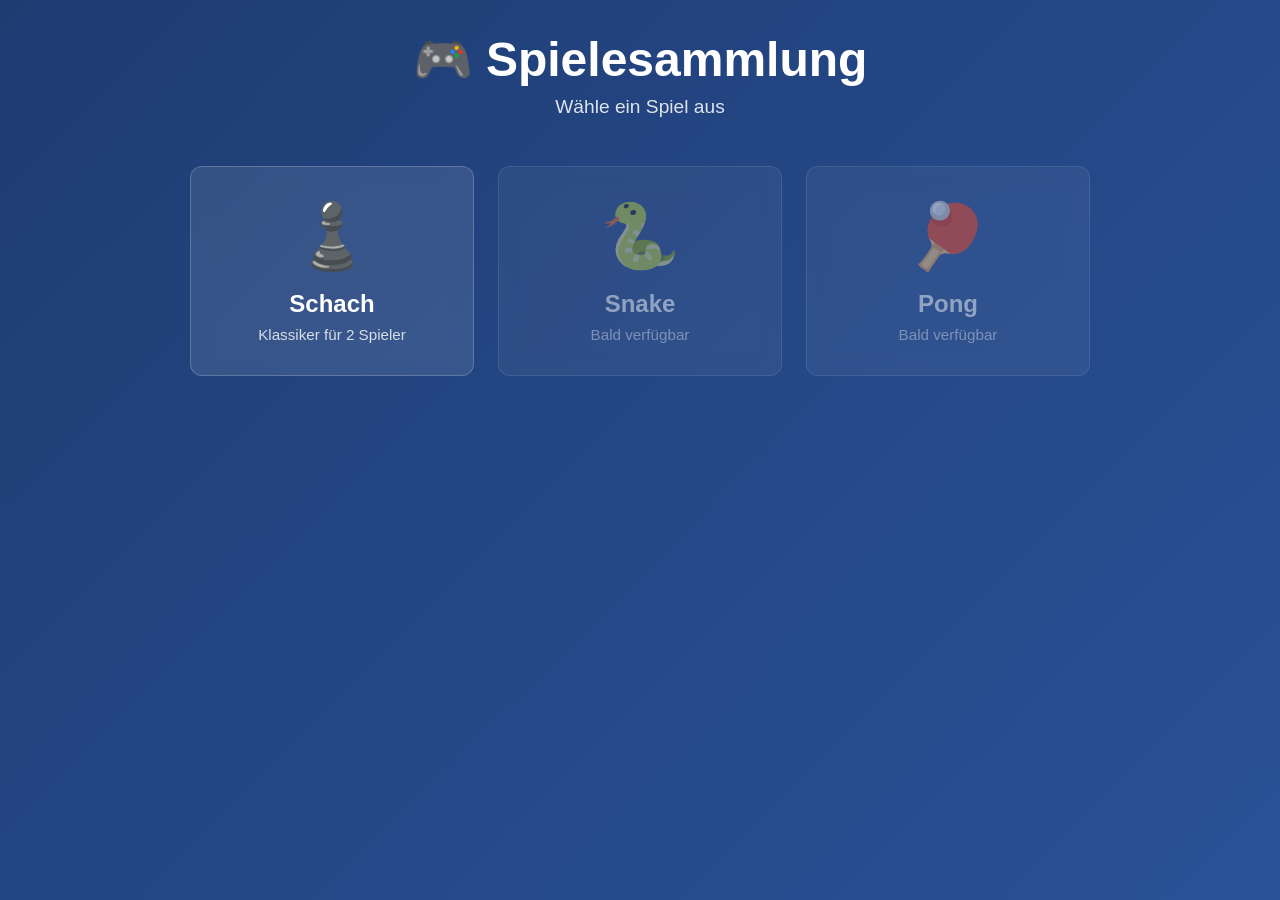
==== index.html @ 3fdf3979 "Erste Version: Schach mit lokalem und Online-Multiplayer (PeerJS)" ====
<!DOCTYPE html>
<html lang="de">
<head>
  <meta charset="UTF-8">
  <title>Spielesammlung</title>
  <link rel="stylesheet" href="style.css">
</head>
<body>
  <header>
    <h1>🎮 Spielesammlung</h1>
    <p>Wähle ein Spiel aus</p>
  </header>
  <main class="games">
    <a class="game-card" href="schach/index.html">
      <div class="game-icon">♟️</div>
      <h2>Schach</h2>
      <p>Klassiker für 2 Spieler</p>
    </a>
    <div class="game-card disabled">
      <div class="game-icon">🐍</div>
      <h2>Snake</h2>
      <p>Bald verfügbar</p>
    </div>
    <div class="game-card disabled">
      <div class="game-icon">🏓</div>
      <h2>Pong</h2>
      <p>Bald verfügbar</p>
    </div>
  </main>
</body>
</html>
---- style.css ----
* { box-sizing: border-box; margin: 0; padding: 0; }

body {
  font-family: -apple-system, BlinkMacSystemFont, "Segoe UI", sans-serif;
  background: linear-gradient(135deg, #1e3c72, #2a5298);
  color: #fff;
  min-height: 100vh;
  padding: 2rem;
}

header {
  text-align: center;
  margin-bottom: 3rem;
}

header h1 {
  font-size: 3rem;
  margin-bottom: 0.5rem;
}

header p {
  font-size: 1.2rem;
  opacity: 0.85;
}

.games {
  display: grid;
  grid-template-columns: repeat(auto-fit, minmax(220px, 1fr));
  gap: 1.5rem;
  max-width: 900px;
  margin: 0 auto;
}

.game-card {
  background: rgba(255, 255, 255, 0.1);
  border: 1px solid rgba(255, 255, 255, 0.2);
  border-radius: 12px;
  padding: 2rem;
  text-align: center;
  text-decoration: none;
  color: inherit;
  transition: transform 0.2s, background 0.2s;
  backdrop-filter: blur(10px);
}

.game-card:hover:not(.disabled) {
  transform: translateY(-4px);
  background: rgba(255, 255, 255, 0.18);
}

.game-card.disabled {
  opacity: 0.5;
  cursor: not-allowed;
}

.game-icon {
  font-size: 4rem;
  margin-bottom: 1rem;
}

.game-card h2 {
  margin-bottom: 0.5rem;
}

.game-card p {
  opacity: 0.8;
  font-size: 0.95rem;
}
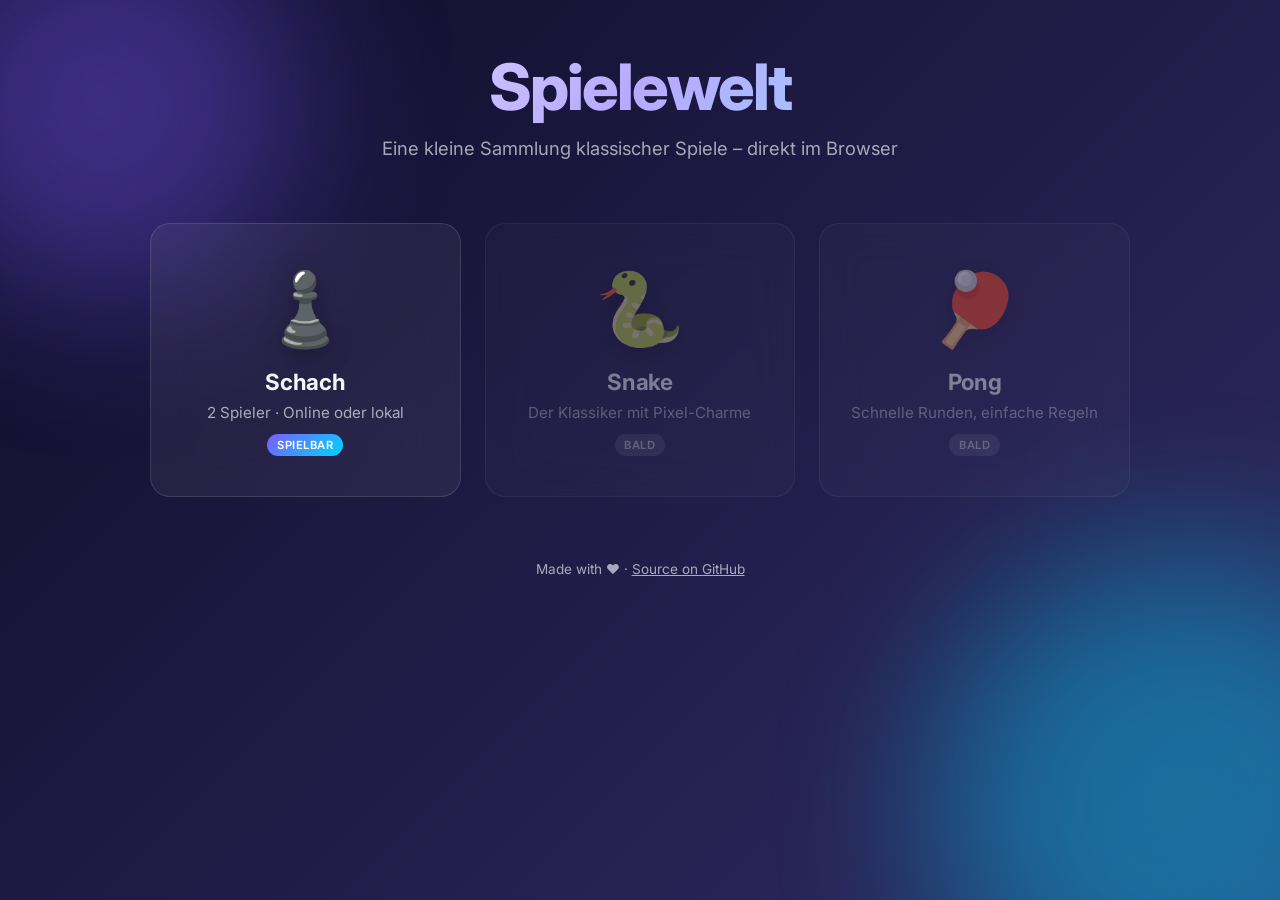
==== commit 50ffbb90: "Modernes Design + Online-Multiplayer für Schach" ====
--- a/index.html
+++ b/index.html
@@ -2,30 +2,37 @@
 <html lang="de">
 <head>
   <meta charset="UTF-8">
-  <title>Spielesammlung</title>
+  <meta name="viewport" content="width=device-width, initial-scale=1.0">
+  <title>Spielewelt</title>
   <link rel="stylesheet" href="style.css">
 </head>
 <body>
   <header>
-    <h1>🎮 Spielesammlung</h1>
-    <p>Wähle ein Spiel aus</p>
+    <h1>Spielewelt</h1>
+    <p>Eine kleine Sammlung klassischer Spiele – direkt im Browser</p>
   </header>
   <main class="games">
     <a class="game-card" href="schach/index.html">
       <div class="game-icon">♟️</div>
       <h2>Schach</h2>
-      <p>Klassiker für 2 Spieler</p>
+      <p>2 Spieler · Online oder lokal</p>
+      <span class="badge">Spielbar</span>
     </a>
     <div class="game-card disabled">
       <div class="game-icon">🐍</div>
       <h2>Snake</h2>
-      <p>Bald verfügbar</p>
+      <p>Der Klassiker mit Pixel-Charme</p>
+      <span class="badge soon">Bald</span>
     </div>
     <div class="game-card disabled">
       <div class="game-icon">🏓</div>
       <h2>Pong</h2>
-      <p>Bald verfügbar</p>
+      <p>Schnelle Runden, einfache Regeln</p>
+      <span class="badge soon">Bald</span>
     </div>
   </main>
+  <footer>
+    Made with ♥ · <a href="https://github.com/Kirtokhh/Spielewelt" style="color:inherit;">Source on GitHub</a>
+  </footer>
 </body>
 </html>
--- a/style.css
+++ b/style.css
@@ -1,68 +1,193 @@
+@import url('https://fonts.googleapis.com/css2?family=Inter:wght@400;500;600;700;800&display=swap');
+
 * { box-sizing: border-box; margin: 0; padding: 0; }
 
+:root {
+  --bg-1: #0f0c29;
+  --bg-2: #302b63;
+  --bg-3: #24243e;
+  --accent: #7c5cff;
+  --accent-2: #00d4ff;
+  --text: #f5f5fa;
+  --muted: rgba(245, 245, 250, 0.65);
+  --card-bg: rgba(255, 255, 255, 0.06);
+  --card-border: rgba(255, 255, 255, 0.12);
+  --card-hover: rgba(255, 255, 255, 0.1);
+}
+
+html, body { height: 100%; }
+
 body {
-  font-family: -apple-system, BlinkMacSystemFont, "Segoe UI", sans-serif;
-  background: linear-gradient(135deg, #1e3c72, #2a5298);
-  color: #fff;
+  font-family: 'Inter', -apple-system, BlinkMacSystemFont, sans-serif;
+  background: linear-gradient(135deg, var(--bg-1), var(--bg-2), var(--bg-3));
+  background-size: 200% 200%;
+  animation: bgShift 20s ease infinite;
+  color: var(--text);
   min-height: 100vh;
-  padding: 2rem;
+  padding: 3rem 1.5rem;
+  position: relative;
+  overflow-x: hidden;
 }
+
+@keyframes bgShift {
+  0%, 100% { background-position: 0% 50%; }
+  50% { background-position: 100% 50%; }
+}
+
+body::before, body::after {
+  content: "";
+  position: fixed;
+  border-radius: 50%;
+  filter: blur(80px);
+  opacity: 0.4;
+  pointer-events: none;
+  z-index: 0;
+}
+body::before {
+  width: 400px; height: 400px;
+  background: var(--accent);
+  top: -100px; left: -100px;
+}
+body::after {
+  width: 500px; height: 500px;
+  background: var(--accent-2);
+  bottom: -150px; right: -150px;
+}
+
+header, main { position: relative; z-index: 1; }
 
 header {
   text-align: center;
-  margin-bottom: 3rem;
+  margin-bottom: 4rem;
+  animation: fadeUp 0.7s ease;
 }
 
 header h1 {
-  font-size: 3rem;
-  margin-bottom: 0.5rem;
+  font-size: clamp(2.5rem, 6vw, 4rem);
+  font-weight: 800;
+  letter-spacing: -0.03em;
+  background: linear-gradient(135deg, #fff, #b8a9ff, #7df9ff);
+  -webkit-background-clip: text;
+  background-clip: text;
+  -webkit-text-fill-color: transparent;
+  margin-bottom: 0.75rem;
 }
 
 header p {
-  font-size: 1.2rem;
-  opacity: 0.85;
+  font-size: 1.15rem;
+  color: var(--muted);
+  font-weight: 400;
 }
 
 .games {
   display: grid;
-  grid-template-columns: repeat(auto-fit, minmax(220px, 1fr));
+  grid-template-columns: repeat(auto-fit, minmax(240px, 1fr));
   gap: 1.5rem;
-  max-width: 900px;
+  max-width: 980px;
   margin: 0 auto;
 }
 
 .game-card {
-  background: rgba(255, 255, 255, 0.1);
-  border: 1px solid rgba(255, 255, 255, 0.2);
-  border-radius: 12px;
-  padding: 2rem;
+  background: var(--card-bg);
+  border: 1px solid var(--card-border);
+  border-radius: 20px;
+  padding: 2.5rem 1.5rem;
   text-align: center;
   text-decoration: none;
   color: inherit;
-  transition: transform 0.2s, background 0.2s;
-  backdrop-filter: blur(10px);
+  transition: transform 0.3s cubic-bezier(0.2, 0.8, 0.2, 1),
+              background 0.3s, border-color 0.3s, box-shadow 0.3s;
+  backdrop-filter: blur(20px);
+  -webkit-backdrop-filter: blur(20px);
+  position: relative;
+  overflow: hidden;
+  animation: fadeUp 0.7s ease backwards;
+}
+
+.game-card:nth-child(1) { animation-delay: 0.05s; }
+.game-card:nth-child(2) { animation-delay: 0.15s; }
+.game-card:nth-child(3) { animation-delay: 0.25s; }
+
+.game-card::before {
+  content: "";
+  position: absolute;
+  inset: 0;
+  background: linear-gradient(135deg, rgba(124, 92, 255, 0.15), rgba(0, 212, 255, 0.05));
+  opacity: 0;
+  transition: opacity 0.3s;
 }
 
 .game-card:hover:not(.disabled) {
-  transform: translateY(-4px);
-  background: rgba(255, 255, 255, 0.18);
+  transform: translateY(-6px);
+  border-color: rgba(124, 92, 255, 0.5);
+  background: var(--card-hover);
+  box-shadow: 0 20px 40px rgba(124, 92, 255, 0.2);
+}
+
+.game-card:hover:not(.disabled)::before {
+  opacity: 1;
 }
 
 .game-card.disabled {
-  opacity: 0.5;
+  opacity: 0.45;
   cursor: not-allowed;
 }
 
+.game-card > * { position: relative; z-index: 1; }
+
 .game-icon {
-  font-size: 4rem;
+  font-size: 4.5rem;
   margin-bottom: 1rem;
+  display: inline-block;
+  transition: transform 0.4s cubic-bezier(0.2, 0.8, 0.2, 1);
+  filter: drop-shadow(0 4px 12px rgba(0,0,0,0.3));
+}
+
+.game-card:hover:not(.disabled) .game-icon {
+  transform: scale(1.15) rotate(-5deg);
 }
 
 .game-card h2 {
+  font-size: 1.4rem;
+  font-weight: 700;
   margin-bottom: 0.5rem;
+  letter-spacing: -0.01em;
 }
 
 .game-card p {
-  opacity: 0.8;
+  color: var(--muted);
   font-size: 0.95rem;
+  font-weight: 400;
 }
+
+.badge {
+  display: inline-block;
+  font-size: 0.7rem;
+  font-weight: 600;
+  letter-spacing: 0.05em;
+  text-transform: uppercase;
+  padding: 0.25rem 0.6rem;
+  border-radius: 999px;
+  background: linear-gradient(135deg, var(--accent), var(--accent-2));
+  color: #fff;
+  margin-top: 0.75rem;
+}
+
+.badge.soon {
+  background: rgba(255,255,255,0.15);
+  color: var(--muted);
+}
+
+@keyframes fadeUp {
+  from { opacity: 0; transform: translateY(20px); }
+  to { opacity: 1; transform: translateY(0); }
+}
+
+footer {
+  text-align: center;
+  margin-top: 4rem;
+  color: var(--muted);
+  font-size: 0.85rem;
+  position: relative;
+  z-index: 1;
+}
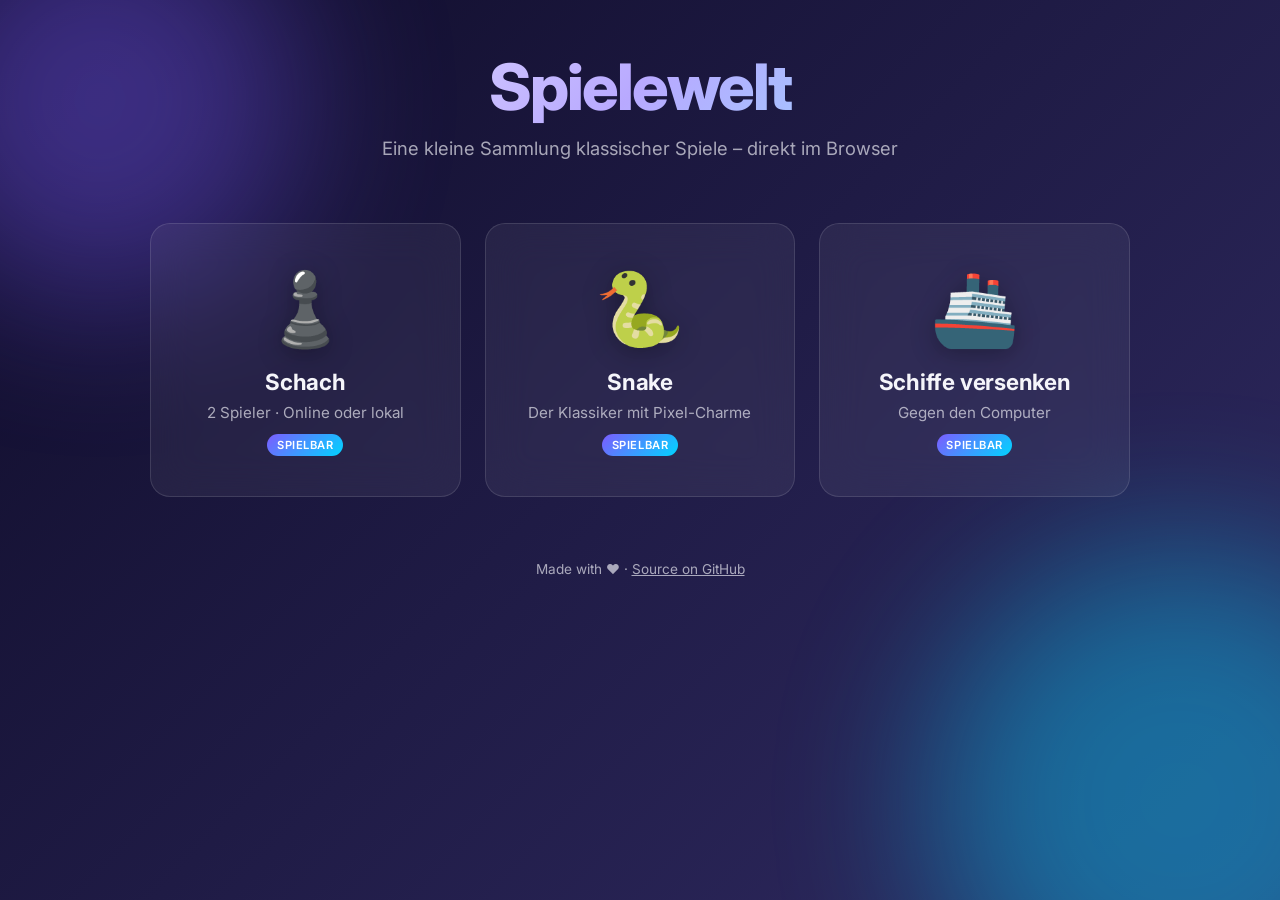
==== commit ce8c5305: "Snake und Schiffe versenken hinzugefügt, Pong entfernt" ====
--- a/index.html
+++ b/index.html
@@ -18,18 +18,18 @@
       <p>2 Spieler · Online oder lokal</p>
       <span class="badge">Spielbar</span>
     </a>
-    <div class="game-card disabled">
+    <a class="game-card" href="snake/index.html">
       <div class="game-icon">🐍</div>
       <h2>Snake</h2>
       <p>Der Klassiker mit Pixel-Charme</p>
-      <span class="badge soon">Bald</span>
-    </div>
-    <div class="game-card disabled">
-      <div class="game-icon">🏓</div>
-      <h2>Pong</h2>
-      <p>Schnelle Runden, einfache Regeln</p>
-      <span class="badge soon">Bald</span>
-    </div>
+      <span class="badge">Spielbar</span>
+    </a>
+    <a class="game-card" href="schiffe/index.html">
+      <div class="game-icon">🚢</div>
+      <h2>Schiffe versenken</h2>
+      <p>Gegen den Computer</p>
+      <span class="badge">Spielbar</span>
+    </a>
   </main>
   <footer>
     Made with ♥ · <a href="https://github.com/Kirtokhh/Spielewelt" style="color:inherit;">Source on GitHub</a>
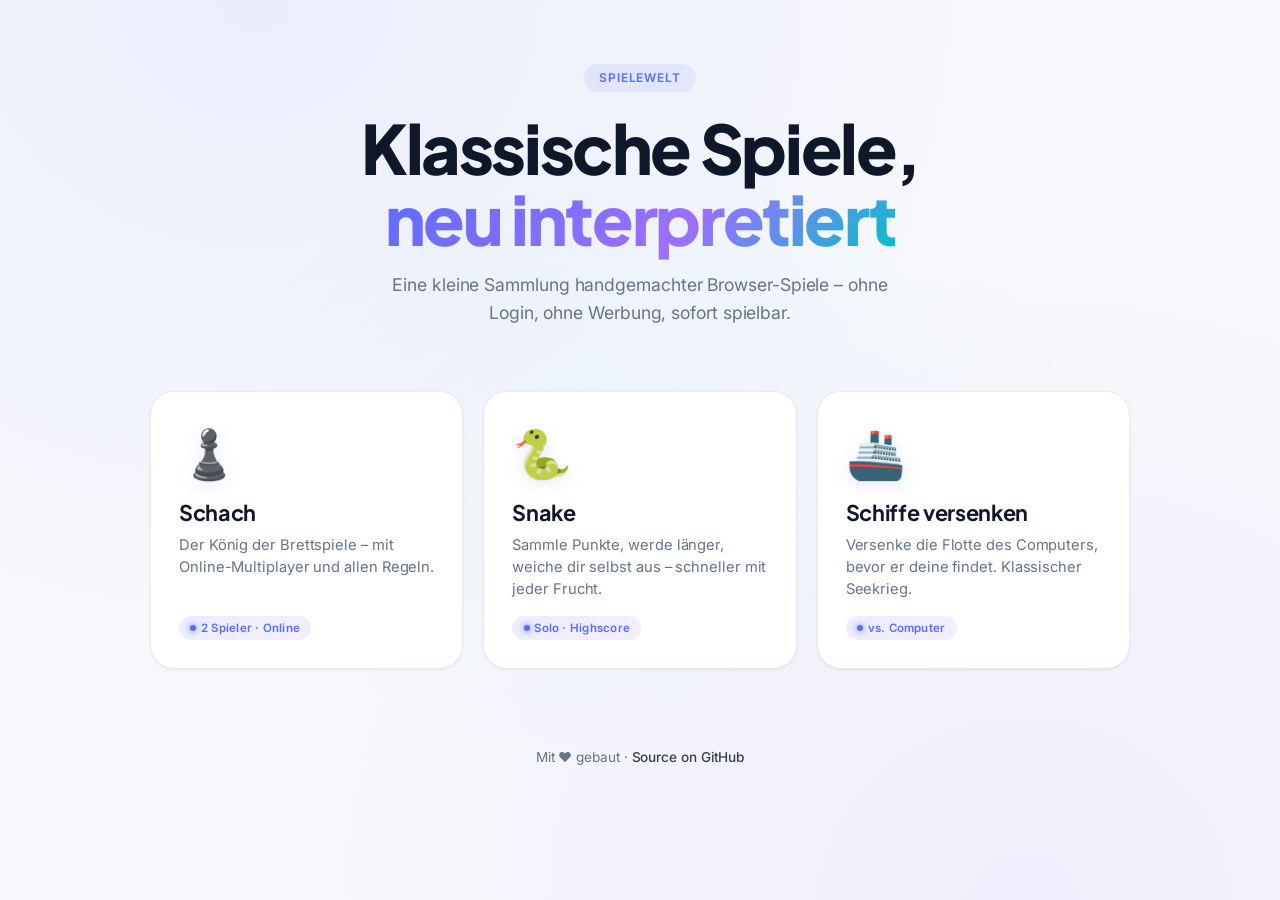
==== commit d05e0d74: "Helles, modernes Redesign der gesamten Spielewelt" ====
--- a/index.html
+++ b/index.html
@@ -3,36 +3,37 @@
 <head>
   <meta charset="UTF-8">
   <meta name="viewport" content="width=device-width, initial-scale=1.0">
-  <title>Spielewelt</title>
+  <title>Spielewelt · Klassiker im Browser</title>
   <link rel="stylesheet" href="style.css">
 </head>
 <body>
   <header>
-    <h1>Spielewelt</h1>
-    <p>Eine kleine Sammlung klassischer Spiele – direkt im Browser</p>
+    <span class="eyebrow">Spielewelt</span>
+    <h1>Klassische Spiele,<br><span class="gradient">neu interpretiert</span></h1>
+    <p>Eine kleine Sammlung handgemachter Browser-Spiele – ohne Login, ohne Werbung, sofort spielbar.</p>
   </header>
   <main class="games">
     <a class="game-card" href="schach/index.html">
-      <div class="game-icon">♟️</div>
+      <span class="game-icon">♟️</span>
       <h2>Schach</h2>
-      <p>2 Spieler · Online oder lokal</p>
-      <span class="badge">Spielbar</span>
+      <p>Der König der Brettspiele – mit Online-Multiplayer und allen Regeln.</p>
+      <span class="badge">2 Spieler · Online</span>
     </a>
     <a class="game-card" href="snake/index.html">
-      <div class="game-icon">🐍</div>
+      <span class="game-icon">🐍</span>
       <h2>Snake</h2>
-      <p>Der Klassiker mit Pixel-Charme</p>
-      <span class="badge">Spielbar</span>
+      <p>Sammle Punkte, werde länger, weiche dir selbst aus – schneller mit jeder Frucht.</p>
+      <span class="badge">Solo · Highscore</span>
     </a>
     <a class="game-card" href="schiffe/index.html">
-      <div class="game-icon">🚢</div>
+      <span class="game-icon">🚢</span>
       <h2>Schiffe versenken</h2>
-      <p>Gegen den Computer</p>
-      <span class="badge">Spielbar</span>
+      <p>Versenke die Flotte des Computers, bevor er deine findet. Klassischer Seekrieg.</p>
+      <span class="badge">vs. Computer</span>
     </a>
   </main>
   <footer>
-    Made with ♥ · <a href="https://github.com/Kirtokhh/Spielewelt" style="color:inherit;">Source on GitHub</a>
+    Mit ♥ gebaut · <a href="https://github.com/Kirtokhh/Spielewelt">Source on GitHub</a>
   </footer>
 </body>
 </html>
--- a/style.css
+++ b/style.css
@@ -1,193 +1,206 @@
-@import url('https://fonts.googleapis.com/css2?family=Inter:wght@400;500;600;700;800&display=swap');
+@import url('https://fonts.googleapis.com/css2?family=Inter:wght@400;500;600;700;800&family=Plus+Jakarta+Sans:wght@500;700;800&display=swap');
 
 * { box-sizing: border-box; margin: 0; padding: 0; }
 
 :root {
-  --bg-1: #0f0c29;
-  --bg-2: #302b63;
-  --bg-3: #24243e;
-  --accent: #7c5cff;
-  --accent-2: #00d4ff;
-  --text: #f5f5fa;
-  --muted: rgba(245, 245, 250, 0.65);
-  --card-bg: rgba(255, 255, 255, 0.06);
-  --card-border: rgba(255, 255, 255, 0.12);
-  --card-hover: rgba(255, 255, 255, 0.1);
+  --bg: #f7f8fc;
+  --bg-2: #eef0fa;
+  --surface: #ffffff;
+  --surface-2: #f4f5fb;
+  --border: rgba(15, 23, 42, 0.08);
+  --border-strong: rgba(15, 23, 42, 0.14);
+  --text: #0f172a;
+  --text-2: #334155;
+  --muted: #64748b;
+  --accent: #5b6cff;
+  --accent-2: #9d6fff;
+  --accent-3: #00c2c7;
+  --success: #10b981;
+  --danger: #ef4444;
+  --shadow-sm: 0 1px 2px rgba(15, 23, 42, 0.04), 0 1px 3px rgba(15, 23, 42, 0.04);
+  --shadow-md: 0 4px 12px rgba(15, 23, 42, 0.06), 0 2px 4px rgba(15, 23, 42, 0.04);
+  --shadow-lg: 0 20px 40px -12px rgba(91, 108, 255, 0.15), 0 8px 16px -8px rgba(15, 23, 42, 0.08);
+  --radius: 16px;
+  --radius-lg: 24px;
 }
 
 html, body { height: 100%; }
 
 body {
-  font-family: 'Inter', -apple-system, BlinkMacSystemFont, sans-serif;
-  background: linear-gradient(135deg, var(--bg-1), var(--bg-2), var(--bg-3));
-  background-size: 200% 200%;
-  animation: bgShift 20s ease infinite;
+  font-family: 'Inter', -apple-system, BlinkMacSystemFont, 'Segoe UI', sans-serif;
+  background: var(--bg);
+  background-image:
+    radial-gradient(at 20% 0%, rgba(91, 108, 255, 0.08) 0%, transparent 50%),
+    radial-gradient(at 80% 100%, rgba(157, 111, 255, 0.08) 0%, transparent 50%),
+    radial-gradient(at 50% 50%, rgba(0, 194, 199, 0.04) 0%, transparent 50%);
+  background-attachment: fixed;
   color: var(--text);
   min-height: 100vh;
-  padding: 3rem 1.5rem;
-  position: relative;
-  overflow-x: hidden;
-}
-
-@keyframes bgShift {
-  0%, 100% { background-position: 0% 50%; }
-  50% { background-position: 100% 50%; }
-}
-
-body::before, body::after {
-  content: "";
-  position: fixed;
-  border-radius: 50%;
-  filter: blur(80px);
-  opacity: 0.4;
-  pointer-events: none;
-  z-index: 0;
-}
-body::before {
-  width: 400px; height: 400px;
-  background: var(--accent);
-  top: -100px; left: -100px;
-}
-body::after {
-  width: 500px; height: 500px;
-  background: var(--accent-2);
-  bottom: -150px; right: -150px;
-}
-
-header, main { position: relative; z-index: 1; }
+  padding: 4rem 1.5rem 3rem;
+  letter-spacing: -0.005em;
+  -webkit-font-smoothing: antialiased;
+}
 
 header {
   text-align: center;
   margin-bottom: 4rem;
-  animation: fadeUp 0.7s ease;
+  animation: fadeUp 0.6s cubic-bezier(0.2, 0.8, 0.2, 1);
+}
+
+.eyebrow {
+  display: inline-block;
+  font-size: 0.75rem;
+  font-weight: 600;
+  letter-spacing: 0.08em;
+  text-transform: uppercase;
+  color: var(--accent);
+  background: rgba(91, 108, 255, 0.1);
+  padding: 0.4rem 0.9rem;
+  border-radius: 999px;
+  margin-bottom: 1.25rem;
 }
 
 header h1 {
-  font-size: clamp(2.5rem, 6vw, 4rem);
+  font-family: 'Plus Jakarta Sans', 'Inter', sans-serif;
+  font-size: clamp(2.5rem, 6vw, 4.25rem);
   font-weight: 800;
-  letter-spacing: -0.03em;
-  background: linear-gradient(135deg, #fff, #b8a9ff, #7df9ff);
+  letter-spacing: -0.035em;
+  line-height: 1.05;
+  margin-bottom: 1rem;
+  color: var(--text);
+}
+
+header h1 .gradient {
+  background: linear-gradient(135deg, var(--accent) 0%, var(--accent-2) 60%, var(--accent-3) 100%);
   -webkit-background-clip: text;
   background-clip: text;
   -webkit-text-fill-color: transparent;
-  margin-bottom: 0.75rem;
 }
 
 header p {
-  font-size: 1.15rem;
-  color: var(--muted);
-  font-weight: 400;
+  font-size: 1.1rem;
+  color: var(--muted);
+  max-width: 540px;
+  margin: 0 auto;
+  line-height: 1.6;
 }
 
 .games {
   display: grid;
-  grid-template-columns: repeat(auto-fit, minmax(240px, 1fr));
-  gap: 1.5rem;
+  grid-template-columns: repeat(auto-fit, minmax(260px, 1fr));
+  gap: 1.25rem;
   max-width: 980px;
   margin: 0 auto;
 }
 
 .game-card {
-  background: var(--card-bg);
-  border: 1px solid var(--card-border);
-  border-radius: 20px;
-  padding: 2.5rem 1.5rem;
-  text-align: center;
+  background: var(--surface);
+  border: 1px solid var(--border);
+  border-radius: var(--radius-lg);
+  padding: 2rem 1.75rem 1.75rem;
   text-decoration: none;
   color: inherit;
-  transition: transform 0.3s cubic-bezier(0.2, 0.8, 0.2, 1),
-              background 0.3s, border-color 0.3s, box-shadow 0.3s;
-  backdrop-filter: blur(20px);
-  -webkit-backdrop-filter: blur(20px);
+  transition: transform 0.35s cubic-bezier(0.2, 0.8, 0.2, 1),
+              box-shadow 0.35s, border-color 0.35s;
   position: relative;
   overflow: hidden;
-  animation: fadeUp 0.7s ease backwards;
+  animation: fadeUp 0.6s cubic-bezier(0.2, 0.8, 0.2, 1) backwards;
+  box-shadow: var(--shadow-sm);
+  display: flex;
+  flex-direction: column;
+  gap: 0.5rem;
 }
 
 .game-card:nth-child(1) { animation-delay: 0.05s; }
-.game-card:nth-child(2) { animation-delay: 0.15s; }
-.game-card:nth-child(3) { animation-delay: 0.25s; }
+.game-card:nth-child(2) { animation-delay: 0.12s; }
+.game-card:nth-child(3) { animation-delay: 0.19s; }
 
 .game-card::before {
   content: "";
   position: absolute;
-  inset: 0;
-  background: linear-gradient(135deg, rgba(124, 92, 255, 0.15), rgba(0, 212, 255, 0.05));
+  top: 0; left: 0; right: 0;
+  height: 4px;
+  background: linear-gradient(90deg, var(--accent), var(--accent-2), var(--accent-3));
   opacity: 0;
-  transition: opacity 0.3s;
+  transition: opacity 0.35s;
 }
 
 .game-card:hover:not(.disabled) {
   transform: translateY(-6px);
-  border-color: rgba(124, 92, 255, 0.5);
-  background: var(--card-hover);
-  box-shadow: 0 20px 40px rgba(124, 92, 255, 0.2);
-}
-
-.game-card:hover:not(.disabled)::before {
-  opacity: 1;
-}
-
-.game-card.disabled {
-  opacity: 0.45;
-  cursor: not-allowed;
-}
-
-.game-card > * { position: relative; z-index: 1; }
+  box-shadow: var(--shadow-lg);
+  border-color: rgba(91, 108, 255, 0.25);
+}
+
+.game-card:hover:not(.disabled)::before { opacity: 1; }
+.game-card.disabled { opacity: 0.55; cursor: not-allowed; }
 
 .game-icon {
-  font-size: 4.5rem;
-  margin-bottom: 1rem;
+  font-size: 3rem;
   display: inline-block;
-  transition: transform 0.4s cubic-bezier(0.2, 0.8, 0.2, 1);
-  filter: drop-shadow(0 4px 12px rgba(0,0,0,0.3));
+  margin-bottom: 0.5rem;
+  transition: transform 0.45s cubic-bezier(0.2, 0.8, 0.2, 1);
+  filter: drop-shadow(0 4px 8px rgba(91, 108, 255, 0.15));
 }
 
 .game-card:hover:not(.disabled) .game-icon {
-  transform: scale(1.15) rotate(-5deg);
+  transform: scale(1.1) rotate(-4deg);
 }
 
 .game-card h2 {
-  font-size: 1.4rem;
+  font-family: 'Plus Jakarta Sans', sans-serif;
+  font-size: 1.35rem;
   font-weight: 700;
-  margin-bottom: 0.5rem;
-  letter-spacing: -0.01em;
+  letter-spacing: -0.015em;
+  color: var(--text);
 }
 
 .game-card p {
   color: var(--muted);
-  font-size: 0.95rem;
+  font-size: 0.92rem;
   font-weight: 400;
+  line-height: 1.5;
+  flex: 1;
 }
 
 .badge {
-  display: inline-block;
-  font-size: 0.7rem;
+  display: inline-flex;
+  align-items: center;
+  gap: 0.3rem;
+  font-size: 0.72rem;
   font-weight: 600;
-  letter-spacing: 0.05em;
-  text-transform: uppercase;
-  padding: 0.25rem 0.6rem;
+  letter-spacing: 0.02em;
+  padding: 0.3rem 0.7rem;
   border-radius: 999px;
-  background: linear-gradient(135deg, var(--accent), var(--accent-2));
-  color: #fff;
-  margin-top: 0.75rem;
+  background: linear-gradient(135deg, rgba(91, 108, 255, 0.12), rgba(157, 111, 255, 0.12));
+  color: var(--accent);
+  margin-top: 0.5rem;
+  width: fit-content;
+}
+
+.badge::before {
+  content: "";
+  width: 6px; height: 6px;
+  border-radius: 50%;
+  background: var(--accent);
+  box-shadow: 0 0 6px var(--accent);
 }
 
 .badge.soon {
-  background: rgba(255,255,255,0.15);
-  color: var(--muted);
-}
+  background: rgba(100, 116, 139, 0.1);
+  color: var(--muted);
+}
+.badge.soon::before { background: var(--muted); box-shadow: none; }
 
 @keyframes fadeUp {
-  from { opacity: 0; transform: translateY(20px); }
+  from { opacity: 0; transform: translateY(16px); }
   to { opacity: 1; transform: translateY(0); }
 }
 
 footer {
   text-align: center;
-  margin-top: 4rem;
+  margin-top: 5rem;
   color: var(--muted);
   font-size: 0.85rem;
-  position: relative;
-  z-index: 1;
-}
+}
+footer a { color: var(--text-2); text-decoration: none; font-weight: 500; }
+footer a:hover { color: var(--accent); }
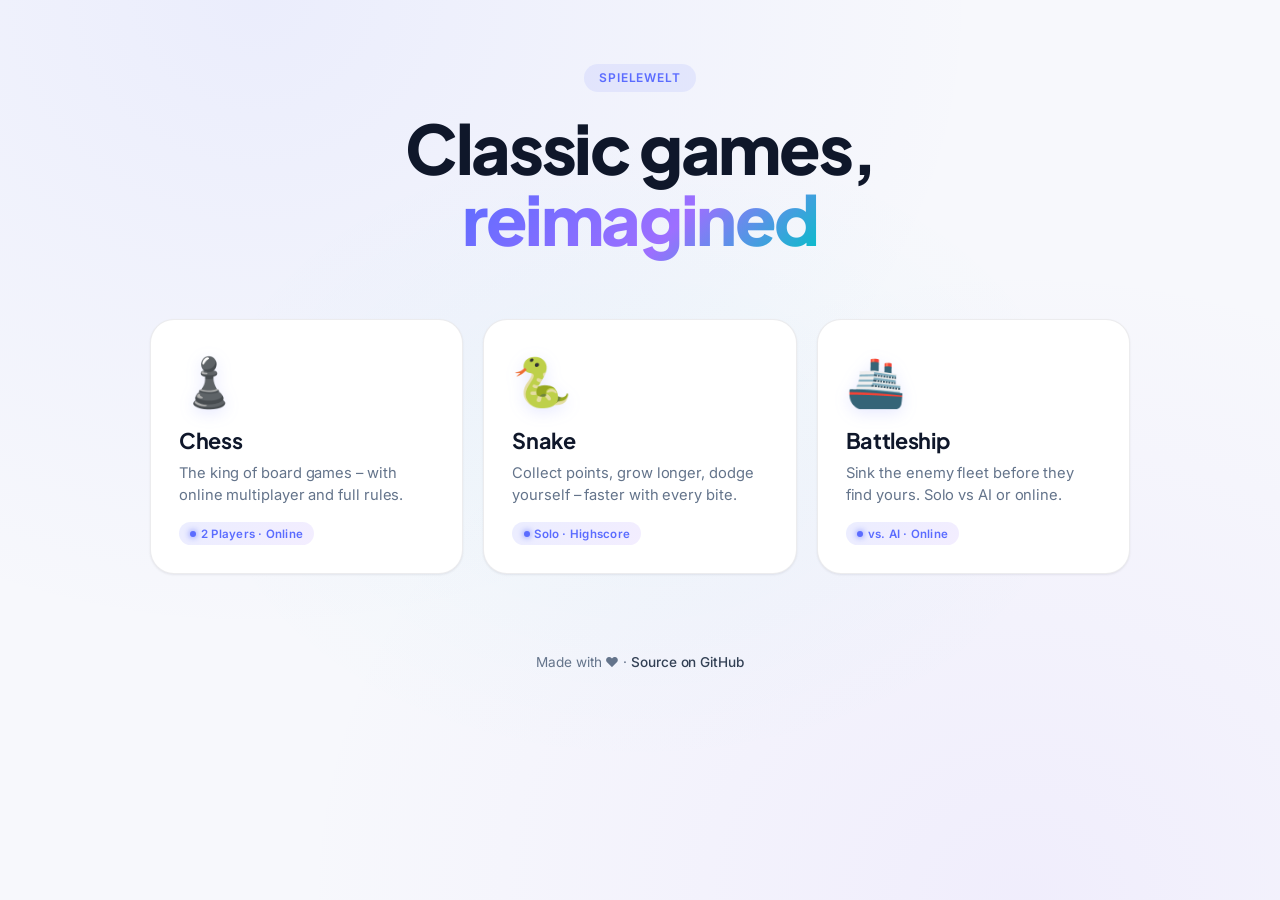
==== commit df0d891c: "Helles, modernes Redesign der gesamten Spielewelt" ====
--- a/index.html
+++ b/index.html
@@ -1,39 +1,38 @@
 <!DOCTYPE html>
-<html lang="de">
+<html lang="en">
 <head>
   <meta charset="UTF-8">
   <meta name="viewport" content="width=device-width, initial-scale=1.0">
-  <title>Spielewelt · Klassiker im Browser</title>
+  <title>Spielewelt · Classic Games in the Browser</title>
   <link rel="stylesheet" href="style.css">
 </head>
 <body>
   <header>
     <span class="eyebrow">Spielewelt</span>
-    <h1>Klassische Spiele,<br><span class="gradient">neu interpretiert</span></h1>
-    <p>Eine kleine Sammlung handgemachter Browser-Spiele – ohne Login, ohne Werbung, sofort spielbar.</p>
+    <h1>Classic games,<br><span class="gradient">reimagined</span></h1>
   </header>
   <main class="games">
     <a class="game-card" href="schach/index.html">
       <span class="game-icon">♟️</span>
-      <h2>Schach</h2>
-      <p>Der König der Brettspiele – mit Online-Multiplayer und allen Regeln.</p>
-      <span class="badge">2 Spieler · Online</span>
+      <h2>Chess</h2>
+      <p>The king of board games – with online multiplayer and full rules.</p>
+      <span class="badge">2 Players · Online</span>
     </a>
     <a class="game-card" href="snake/index.html">
       <span class="game-icon">🐍</span>
       <h2>Snake</h2>
-      <p>Sammle Punkte, werde länger, weiche dir selbst aus – schneller mit jeder Frucht.</p>
+      <p>Collect points, grow longer, dodge yourself – faster with every bite.</p>
       <span class="badge">Solo · Highscore</span>
     </a>
     <a class="game-card" href="schiffe/index.html">
       <span class="game-icon">🚢</span>
-      <h2>Schiffe versenken</h2>
-      <p>Versenke die Flotte des Computers, bevor er deine findet. Klassischer Seekrieg.</p>
-      <span class="badge">vs. Computer</span>
+      <h2>Battleship</h2>
+      <p>Sink the enemy fleet before they find yours. Solo vs AI or online.</p>
+      <span class="badge">vs. AI · Online</span>
     </a>
   </main>
   <footer>
-    Mit ♥ gebaut · <a href="https://github.com/Kirtokhh/Spielewelt">Source on GitHub</a>
+    Made with ♥ · <a href="https://github.com/Kirtokhh/Spielewelt">Source on GitHub</a>
   </footer>
 </body>
 </html>
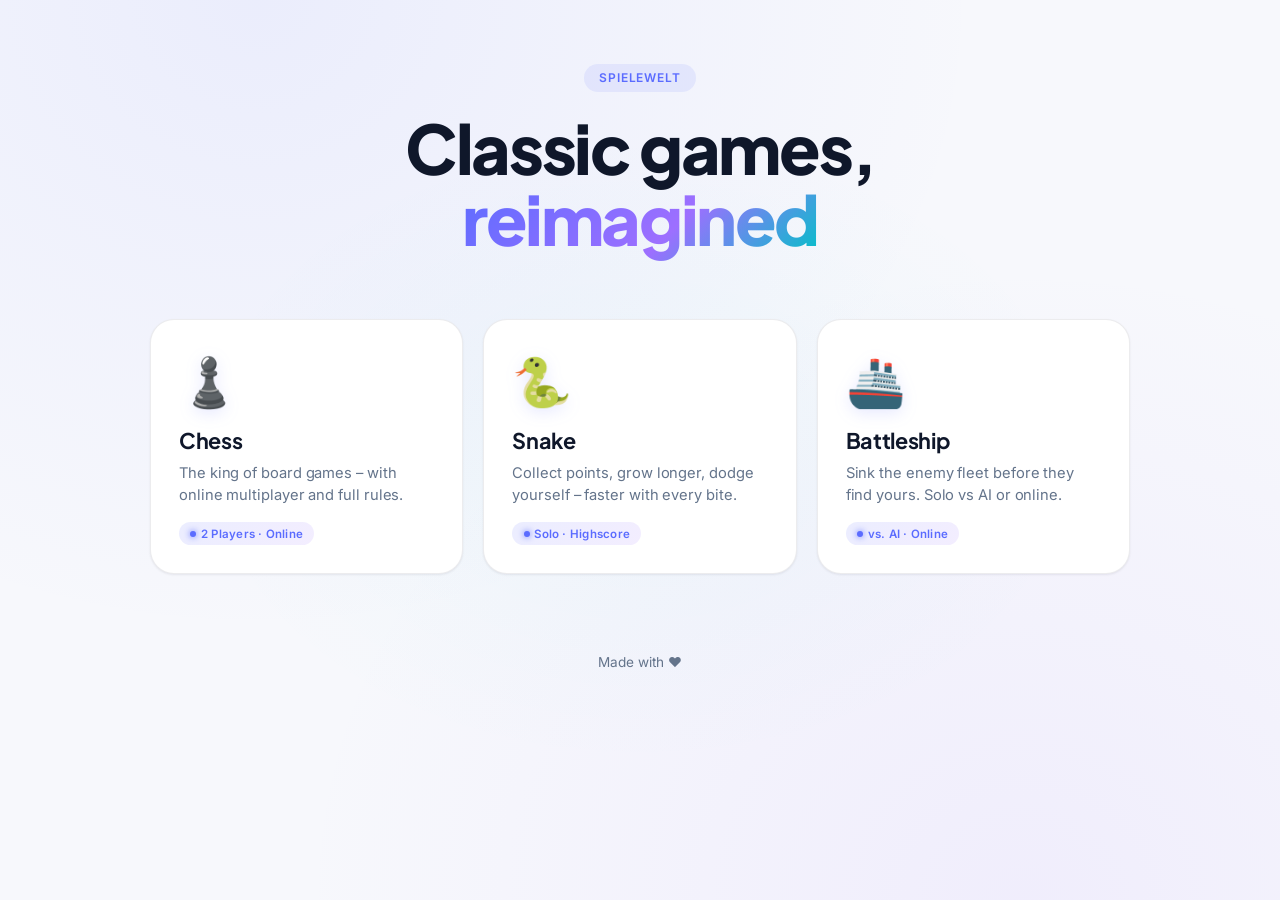
==== commit 171acb07: "URL Entfernung" ====
--- a/index.html
+++ b/index.html
@@ -32,7 +32,7 @@
     </a>
   </main>
   <footer>
-    Made with ♥ · <a href="https://github.com/Kirtokhh/Spielewelt">Source on GitHub</a>
+    Made with ♥ 
   </footer>
 </body>
 </html>
